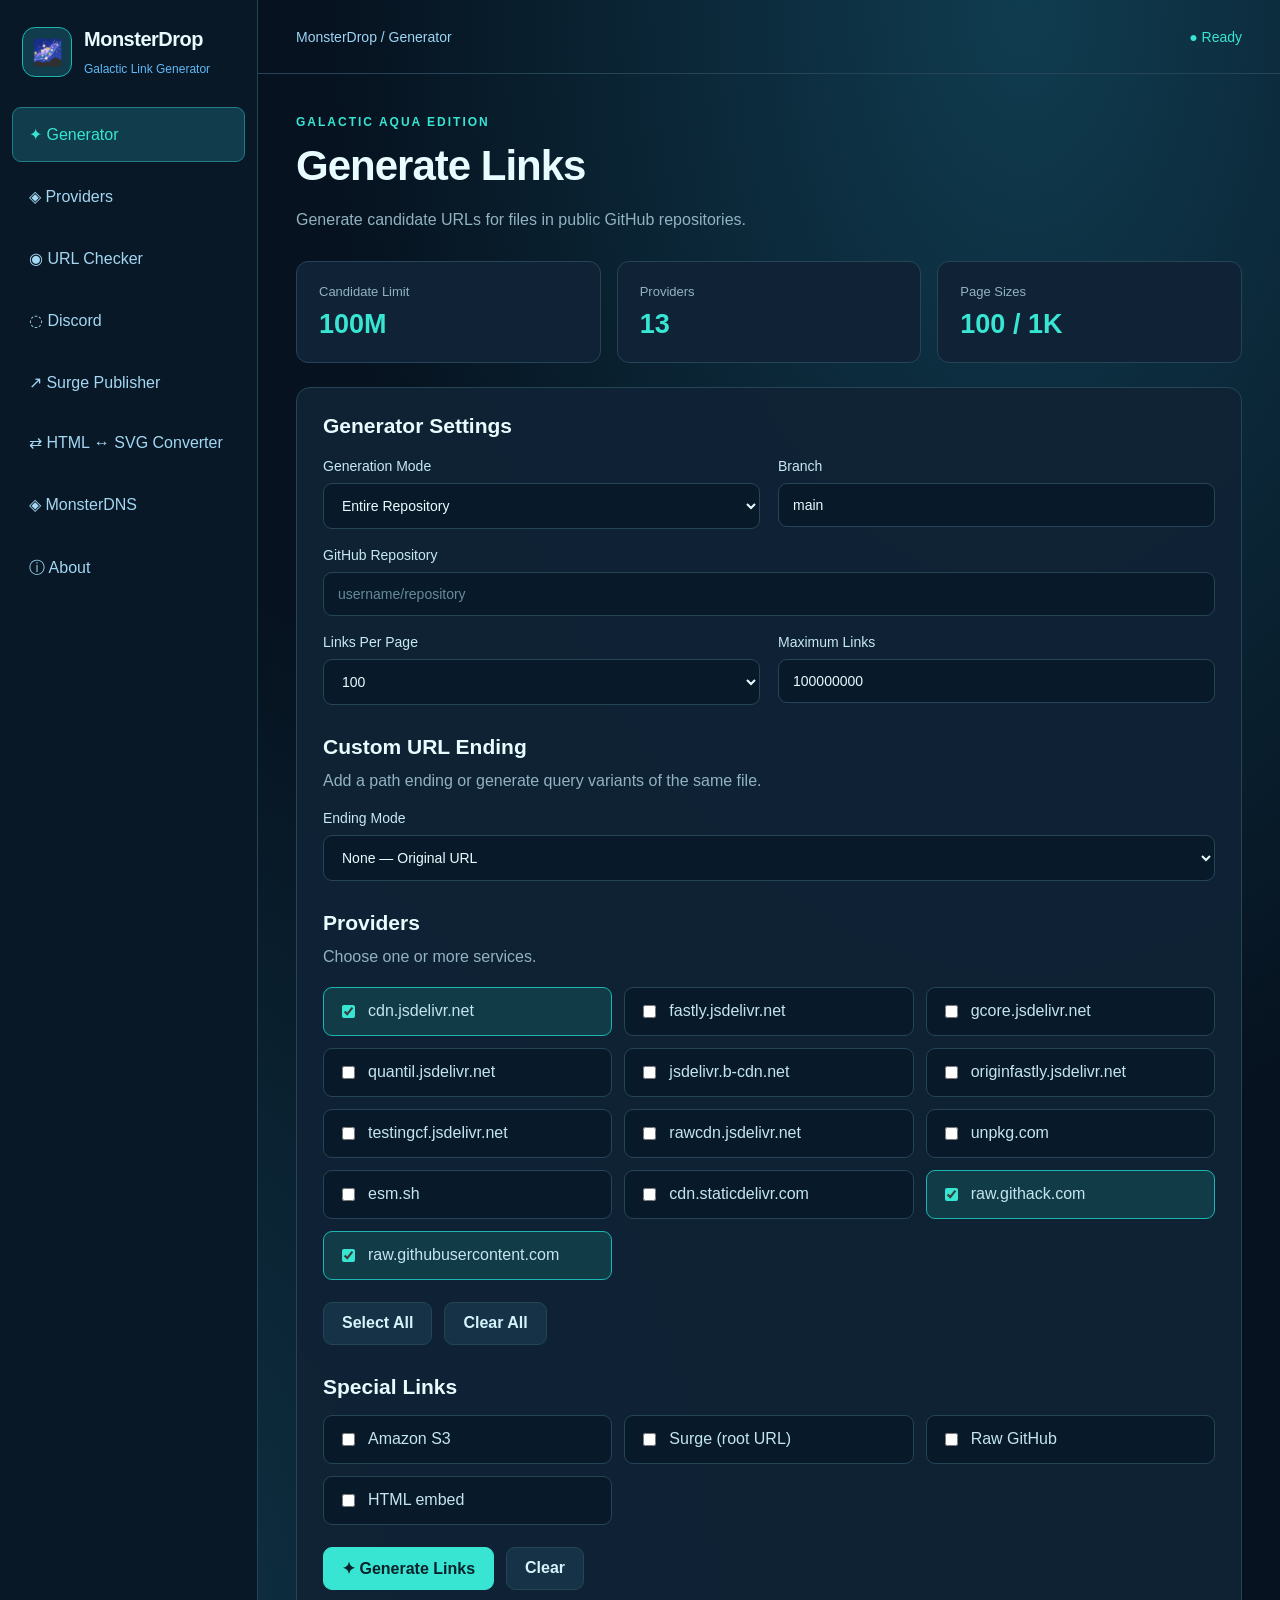
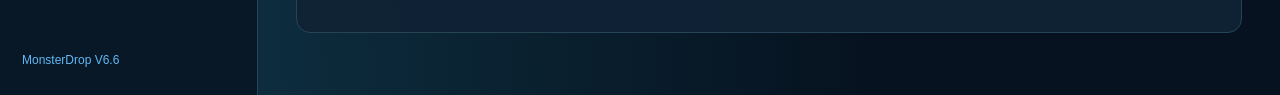
==== index.html @ 57ddb393 "Add adjustable per-provider Discord send controls" ====
<!DOCTYPE html>
<html lang="en">
<head>
<meta charset="UTF-8">
<meta name="viewport" content="width=device-width, initial-scale=1">
<meta name="theme-color" content="#081824">
<title>Clever</title>
<link rel="icon" type="image/png" href="[data-uri]">
<link rel="stylesheet" href="./style.css?v=65">
<script src="./app.js?v=71" defer></script>
<style>
.converter-nav {
  display:block;
  width:100%;
  min-height:55px;
  padding:15px 16px;
  border:1px solid transparent;
  border-radius:9px;
  color:#a3d7f2;
  background:transparent;
  text-decoration:none;
  font-size:16px;
}
.converter-nav:hover {
  background:#102d3c;
}
.discord-frame {
  display:block;
  width:100%;
  height:78vh;
  min-height:600px;
  border:0;
  border-radius:12px;
  background:#081824;
}
</style>
</head>
<body>
<div class="app">
<aside class="sidebar">
  <div class="brand">
    <div class="brand-icon">🌌</div>
    <div>
      <h2>MonsterDrop</h2>
      <small>Galactic Link Generator</small>
    </div>
  </div>

  <nav>
    <button class="nav active" data-view="generator">✦ Generator</button>
    <button class="nav" data-view="presets">◈ Providers</button>
    <button class="nav" data-view="checker">◉ URL Checker</button>
    <button class="nav" data-view="discord">◌ Discord</button>
    <button class="nav" data-view="publisher">↗ Surge Publisher</button>
    <a class="converter-nav" href="./s3.html">⇄ HTML ↔ SVG Converter</a>
    <a class="converter-nav" href="./freedns-batch.html">◈ MonsterDNS</a>
    <button class="nav" data-view="about">ⓘ About</button>
  </nav>

  <div class="sidebar-bottom">MonsterDrop V6.6</div>
</aside>

<main class="main">
<header class="topbar">
  <span id="pageTitle">MonsterDrop / Generator</span>
  <span class="status">● Ready</span>
</header>

<div class="content">
<section id="generatorView">
  <div class="heading">
    <span class="eyebrow">GALACTIC AQUA EDITION</span>
    <h1>Generate Links</h1>
    <p>Generate candidate URLs for files in public GitHub repositories.</p>
  </div>

  <div class="stats">
    <div class="stat"><span>Candidate Limit</span><strong>100M</strong></div>
    <div class="stat"><span>Providers</span><strong>13</strong></div>
    <div class="stat"><span>Page Sizes</span><strong>100 / 1K</strong></div>
  </div>

  <form id="generatorForm" class="panel">
    <h2>Generator Settings</h2>

    <div class="form-grid">
      <label>Generation Mode
        <select id="mode">
          <option value="repository">Entire Repository</option>
          <option value="file">Single File</option>
        </select>
      </label>

      <label id="branchField">Branch
        <input id="branch" value="main" required>
      </label>

      <label id="repoField" class="full">GitHub Repository
        <input id="repo" placeholder="username/repository" required>
      </label>

      <label id="fileField" class="full" hidden>File Path
        <input id="file" placeholder="folder/index.html">
      </label>

      <label>Links Per Page
        <select id="pageSize">
          <option value="100">100</option>
          <option value="1000">1,000</option>
        </select>
      </label>

      <label>Maximum Links
        <input id="limit" type="number" min="1"
          max="100000000" value="100000000">
      </label>
    </div>

    <div class="provider-heading">
      <h2>Custom URL Ending</h2>
      <p class="muted">Add a path ending or generate query variants of the same file.</p>
    </div>

    <div class="form-grid">
      <label class="full">Ending Mode
        <select id="endingMode">
          <option value="none">None — Original URL</option>
          <option value="custom">Custom Ending</option>
          <option value="sequential">Sequential Numbers</option>
          <option value="random">Random Numbers</option>
          <option value="query">Query Parameters (Batch)</option>
          <option value="randomQuery">Random Query Parameters</option>
          <option value="bareQuery">Bare Query Numbers (?1, ?2, …)</option>
        </select>
      </label>

      <label id="queryTemplateField" class="full" hidden>
        Query Template
        <input id="queryTemplate" maxlength="1000"
          value="submission_id=2889997&amp;module_item_id=906893735386{n}&amp;user_id=339963867&amp;download=1">
        <small class="muted">Put {n} in a value to number the URLs. Each URL points to the same file.</small>
      </label>

      <label id="randomQueryTemplateField" class="full" hidden>
        Random Query Template
        <input id="randomQueryTemplate" maxlength="1000"
          value="submission_id={rand:7}&amp;module_item_id={rand:12}&amp;user_id={rand:9}&amp;download={rand:1}">
        <small class="muted">Use {rand:8} for eight random digits. Mix names, lengths, and fixed text, such as ref=id-{rand:6}&amp;download=1.</small>
      </label>

      <label id="queryShuffleField" class="provider-option" hidden>
        <input id="queryShuffle" type="checkbox" checked>
        Shuffle parameter order for each link
      </label>

      <label id="queryCountField" hidden>
        Variants Per File and Provider
        <input id="queryCount" type="number" min="1" max="100000000" value="100">
      </label>

      <label id="customEndingField" class="full" hidden>
        Custom Ending
        <input id="customEnding" value="123456">
      </label>

      <label id="startNumberField" hidden>
        Starting Number
        <input id="startNumber" type="number" min="0" value="1">
      </label>

      <label id="endingCountField" hidden>
        Endings Per File
        <input id="endingCount" type="number" min="1"
          max="100000000" value="10">
      </label>

      <label id="randomDigitsField" hidden>
        Random Digits
        <input id="randomDigits" type="number"
          min="1" max="12" value="6">
      </label>
    </div>

    <div class="provider-heading">
      <h2>Providers</h2>
      <p class="muted">Choose one or more services.</p>
    </div>

    <div id="providerGrid" class="provider-grid"></div>

    <div class="selection-actions">
      <button id="selectAll" type="button" class="secondary">Select All</button>
      <button id="clearProviders" type="button" class="secondary">Clear All</button>
    </div>

    <div class="provider-heading"><h2>Special Links</h2></div>
    <div id="specialGrid" class="provider-grid"></div>

    <div id="extraFields" class="form-grid extras" hidden>
      <label id="npmField" class="full" hidden>
        npm Package and Version
        <input id="npmPackage" placeholder="react@18.2.0">
      </label>

      <label id="s3Field" class="full" hidden>
        Public Amazon S3 Bucket
        <input id="s3Bucket" placeholder="my-public-bucket">
      </label>

      <label id="s3StyleField" class="full" hidden>S3 URL Format
        <select id="s3Style">
          <option value="virtual">Bucket subdomain</option>
          <option value="path">Path style (s3.amazonaws.com/bucket)</option>
        </select>
      </label>

      <label id="surgeField" class="full" hidden>
        Surge Domain
        <input id="surgeDomain" placeholder="example.surge.sh">
      </label>
    </div>

    <div class="actions">
      <button id="generate" class="primary" type="submit">✦ Generate Links</button>
      <button id="clear" class="secondary" type="button">Clear</button>
    </div>

    <div id="formError" class="error" role="alert" hidden></div>
    <p id="scanStatus" class="muted" role="status"></p>
  </form>

  <section id="results" class="panel" hidden>
    <div class="results-header">
      <div>
        <h2>Generated Links</h2>
        <p id="resultsSummary" class="muted"></p>
      </div>
      <div class="selection-actions">
        <button id="copyPage" class="secondary" type="button">Copy Page</button>
        <button id="copyAll" class="secondary" type="button">Copy All Links</button>
      </div>
    </div>

    <p id="hostingNote" class="muted" hidden></p>
    <p id="copyAllStatus" class="muted" role="status"></p>
    <div class="panel">
      <h2>Send to Discord Bot</h2>
      <div class="form-grid">
        <label>Links per selected provider, up to
          <input id="discordPerProvider" type="number" min="1" max="100000000" value="1000">
        </label>
        <label>Discord helper code
          <input id="discordSenderCode" type="password" autocomplete="off"
            placeholder="Code printed by monsterdrop-discord.cjs">
        </label>
      </div>
      <p class="muted">
        Sends available results from every page, up to your quantity per provider.
        For 1,000 per provider, generate at least 1,000 variants and raise Maximum Links to cover all providers.
      </p>
      <p class="muted">
        Destination channel: 1499944531016028342.
        The bot posts a summary and attaches monsterdrop-links.txt.
      </p>
      <button id="sendDiscord" type="button" class="primary">Send to Discord Bot</button>
      <p id="discordSendStatus" class="muted" role="status"></p>
    </div>

    <div id="linkList" class="link-list"></div>

    <div class="pagination">
      <button id="prev" class="secondary" type="button">Previous</button>
      <span id="pageLabel">Page 1</span>
      <button id="next" class="secondary" type="button">Next</button>
    </div>
  </section>
</section>

<section id="presetsView" hidden>
  <div class="heading">
    <span class="eyebrow">LINK SERVICES</span>
    <h1>Providers</h1>
    <p>Choose a provider for the generator.</p>
  </div>
  <div id="presetCards" class="preset-grid"></div>
</section>

<section id="checkerView" hidden>
  <div class="heading">
    <span class="eyebrow">URL DIAGNOSTICS</span>
    <h1>URL Checker</h1>
    <p>Choose content filters to check, or run browser connectivity checks below.</p>
  </div>

  <div class="panel">
    <h2>Blocker Checker</h2>

    <p class="muted">
      Choose Lightspeed, FortiGuard, GoGuardian, Linewize, Blocksi,
      Blocksi AI, Senso, LanSchool, or Cisco Talos inside the checker below.
      Only selected filters are checked.
    </p>

    <p class="muted">
      Start start-filter-checker.cjs on this computer first.
      Results follow smartfoloo's category rules, not your school's custom policy.
      Unavailable lookup services may return errors.
    </p>

    <div class="actions">
      <button id="loadFilterChecker" type="button" class="primary">
        Open blocker checker
      </button>

      <a class="secondary" href="http://127.0.0.1:43128/"
        target="_blank" rel="noopener noreferrer">
        Open in a separate tab
      </a>
    </div>

    <p id="filterCheckerStatus" class="muted" role="status"></p>

    <iframe id="filterCheckerFrame"
      title="smartfoloo content filter checker"
      style="width:100%;height:1000px;border:0;border-radius:12px;background:#fff"
      hidden></iframe>

    <p class="muted">
      If the panel stays blank, use the separate-tab link.
      Allow local-device access if your browser asks.
      <a href="https://github.com/smartfoloo/filter-checker"
        target="_blank" rel="noopener noreferrer">
        Checker source by smartfoloo
      </a>
    </p>
  </div>

  <div class="panel">
    <h2>Browser Connectivity Check</h2>

    <p class="muted">
      Enter one URL per line, up to 100 URLs.
      This tool does not determine school filtering classifications.
    </p>

    <label class="full">URLs to Check
      <textarea id="checkerInput" rows="9"
        placeholder="https://example.com&#10;https://github.com"></textarea>
    </label>

    <div class="actions">
      <button id="checkUrls" type="button" class="primary">◉ Check URLs</button>
      <button id="clearChecker" type="button" class="secondary">Clear</button>
    </div>

    <p id="checkerStatus" class="muted" role="status"></p>
  </div>

  <section id="checkerResults" class="panel" hidden>
    <div class="results-header">
      <div>
        <h2>Check Results</h2>
        <p id="checkerSummary" class="muted"></p>
      </div>
      <button id="copyCheckerResults"
        class="secondary" type="button">Copy Results</button>
    </div>
    <div id="checkerList" class="link-list"></div>
  </section>

  <div class="panel">
    <h2>Understanding Results</h2>
    <p class="muted">
      Reachable means the browser received a successful HTTP response.
      HTTP Error means an error status was received.
      Inconclusive means browser restrictions, networking, or timeout
      prevented a reliable result.
    </p>
  </div>
</section>

<section id="discordView" hidden>
  <div class="heading">
    <span class="eyebrow">COMMUNITY</span>
    <h1>Discord</h1>
    <p>Select a server, then browse its available channels.</p>
  </div>

  <div class="panel">
    <label>Selected Server
      <select id="discordServer">
        <option value="https://e.widgetbot.io/channels/1468487779456389163/1500350433216954429">
          Server 1 — Hw Helpers
        </option>
        <option value="https://e.widgetbot.io/channels/1502282082335068160/1502282892372606987">
          Server 2 — Temp unavailable
        </option>
        <option value="https://e.widgetbot.io/channels/1548495219001925655/1548715605656338432">
          Server 3 —Yut
        </option>
        <option value="https://e.widgetbot.io/channels/1505701343002886256/1551444649028096102">
          Server 4 — Linklet-Hub
        </option>
        <option value="https://e.widgetbot.io/channels/1478613147462926459/1478634852822810664">
          Server 5 — Temp anavilable unavailable
        </option>
      </select>
    </label>

    <p class="muted">
      Use the channel list inside the widget to switch channels.
      Only channels enabled for WidgetBot are available.
    </p>

    <iframe id="discordFrame" class="discord-frame"
      title="Discord server channels via WidgetBot"
      allow="clipboard-write; fullscreen" allowfullscreen></iframe>
  </div>
</section>

<section id="publisherView" hidden>
  <div class="heading">
    <span class="eyebrow">PUBLISH</span>
    <h1>Surge Publisher</h1>
    <p>Publish your chosen GitHub file at new Surge root URLs.</p>
  </div>

  <div class="panel">
    <label>Helper code
      <input id="helperCode" type="password" autocomplete="off"
        placeholder="Copy the helper code from PowerShell">
    </label>

    <div class="actions">
      <button id="connectHelper" class="secondary" type="button">
        Connect helper
      </button>
    </div>

    <p id="helperStatus" role="status" class="muted">
      Start the helper on this computer first.
      Use the code it prints, not your Surge password.
    </p>
  </div>

  <form id="publishForm" class="panel">
    <div class="form-grid">
      <label class="full">Repository
        <input id="publishRepo"
          placeholder="sirhelp1234/Nocturn" required>
      </label>

      <label>Branch
        <input id="publishBranch" value="main" required>
      </label>

      <label>File path
        <input id="publishFile"
          placeholder="Nocturne.html" required>
      </label>

      <label>Number of links
        <input id="publishCount" type="number"
          min="1" max="1000" value="1" required>
      </label>
    </div>

    <p class="muted">
      Creates public deployments. HTML and SVG files from public
      repositories are supported; sites requiring a build must be built first.
    </p>

    <div class="actions">
      <button id="publishSites" class="primary"
        type="submit" disabled>Publish sites</button>
    </div>

    <p id="publishStatus" role="status" class="muted"></p>
    <div id="publishResults" class="link-list"></div>

    <label>HTTP-checked links
      <textarea id="publishedLinks" rows="5" readonly></textarea>
    </label>

    <button id="copyPublished" type="button" class="secondary">
      Copy checked links
    </button>
  </form>
</section>

<section id="aboutView" hidden>
  <div class="heading">
    <span class="eyebrow">ABOUT</span>
    <h1>MonsterDrop</h1>
  </div>

  <div class="panel">
    <h2>Galactic Aqua Link Generator</h2>
    <p>MonsterDrop generates candidate links for public GitHub files.</p>
    <p>The URL Checker provides browser-based connectivity diagnostics.</p>
    <p>The HTML ↔ SVG Converter transforms markup locally in your browser.</p>
    <p>Generated links are not guaranteed to work.</p>
  </div>
</section>
</div>
</main>
</div>

<script>
window.addEventListener("DOMContentLoaded", () => {
  document.getElementById("loadFilterChecker").addEventListener("click", () => {
    const frame = document.getElementById("filterCheckerFrame");
    frame.hidden = false;
    frame.src = "http://127.0.0.1:43128/";

    document.getElementById("filterCheckerStatus").textContent =
      "Local checker requested. Choose filters and paste domains in the panel below. " +
      "If it stays blank, start the launcher or use the separate-tab link.";
  });

  const originalSetView = setView;
  const discordView = document.getElementById("discordView");
  const publisherView = document.getElementById("publisherView");
  const discordFrame = document.getElementById("discordFrame");
  const discordServer = document.getElementById("discordServer");

  function loadDiscord() {
    if (
      discordFrame.getAttribute("src") !==
      discordServer.value
    ) {
      discordFrame.src = discordServer.value;
    }
  }

  setView = function (name) {
    discordView.hidden = name !== "discord";
    publisherView.hidden = name !== "publisher";

    if (name !== "discord" && name !== "publisher") {
      originalSetView(name);
      return;
    }

    for (const view of [
      "generator",
      "presets",
      "checker",
      "about"
    ]) {
      document.getElementById(view + "View").hidden = true;
    }

    document.querySelectorAll(".nav").forEach(button => {
      button.classList.toggle(
        "active",
        button.dataset.view === name
      );
    });

    document.getElementById("pageTitle").textContent =
      "MonsterDrop / " +
      (name === "discord" ? "Discord" : "Surge Publisher");

    if (name === "discord") {
      loadDiscord();
    }

    if (name === "publisher") {
      if (!document.getElementById("publishRepo").value) {
        document.getElementById("publishRepo").value =
          document.getElementById("repo").value;
      }

      if (!document.getElementById("publishFile").value) {
        document.getElementById("publishFile").value =
          document.getElementById("file").value;
      }
    }
  };

  function openLinkedView() {
    const view = window.location.hash.slice(1);
    const views = ["generator", "presets", "checker", "discord", "publisher", "about"];
    if (views.includes(view)) setView(view);
  }

  window.addEventListener("hashchange", openLinkedView);
  openLinkedView();

  discordServer.addEventListener("change", loadDiscord);

  const helperURL = "http://127.0.0.1:43127";
  const el = id => document.getElementById(id);

  let helperToken = "";
  let pollTimer;
  let activeJobId = "";
  let connecting = false;

  async function helperRequest(route, data) {
    const response = await fetch(helperURL + route, {
      method: data ? "POST" : "GET",
      credentials: "omit",
      headers: {
        "X-MonsterDrop-Token": helperToken,
        ...(data
          ? { "Content-Type": "application/json" }
          : {})
      },
      ...(data
        ? { body: JSON.stringify(data) }
        : {}),
      signal: AbortSignal.timeout(20000)
    });

    const result = await response.json();

    if (!response.ok) {
      throw new Error(
        result.error || "Helper request failed."
      );
    }

    return result;
  }

  function showJob(job) {
    if (!job) return;

    activeJobId = job.id;

    const running = job.state === "running";

    el("publishSites").disabled =
      running || !helperToken;

    el("connectHelper").disabled = running;

    el("publishStatus").textContent =
      (running ? "Publishing" : "Batch " + job.state) +
      ": " + job.results.length + " of " + job.count +
      (job.error ? ". " + job.error : "") +
      (
        running
          ? ". Keep PowerShell open."
          : ". HTTP checks do not test every app feature."
      );

    const rows = job.results.map(item => {
      const row = document.createElement("div");
      row.className = "link-item";

      const info = document.createElement("div");
      info.className = "link-info";

      const label = document.createElement("small");
      label.textContent =
        item.status +
        (item.error ? " — " + item.error : "");

      info.append(label);

      if (item.status !== "Failed") {
        const link = document.createElement("a");
        link.href = item.url;
        link.textContent = item.url;
        link.target = "_blank";
        link.rel = "noopener noreferrer";
        info.append(link);
      }

      row.append(info);
      return row;
    });

    el("publishResults").replaceChildren(...rows);

    el("publishedLinks").value = job.results
      .filter(item =>
        item.status === "Published and HTTP-checked"
      )
      .map(item => item.url)
      .join("\n");

    clearTimeout(pollTimer);

    if (running) {
      pollTimer = setTimeout(pollJob, 2000);
    }
  }

  async function pollJob() {
    try {
      const result = await helperRequest("/job");

      if (
        !result.job ||
        result.job.id !== activeJobId
      ) {
        throw new Error(
          "The helper restarted. Reconnect to check its current state."
        );
      }

      showJob(result.job);
    } catch (error) {
      el("helperStatus").textContent =
        "Connection lost: " + error.message +
        " Publishing may still be running. " +
        "Reconnect before starting another batch.";

      el("publishSites").disabled = true;
      el("connectHelper").disabled = false;
    }
  }

  el("connectHelper").addEventListener("click", async () => {
    if (connecting) return;

    clearTimeout(pollTimer);

    helperToken = el("helperCode").value.trim();

    if (!helperToken) {
      el("helperStatus").textContent =
        "Paste the helper code from PowerShell.";
      return;
    }

    connecting = true;

    el("connectHelper").disabled = true;
    el("publishSites").disabled = true;

    el("helperStatus").textContent =
      "Connecting… Allow local-device access if your browser asks.";

    try {
      const result = await helperRequest("/health");

      el("helperStatus").textContent =
        "Helper connected. Your Surge login stays on this computer.";

      el("publishSites").disabled = false;
      el("connectHelper").disabled = false;

      if (result.job) {
        showJob(result.job);
      }
    } catch (error) {
      helperToken = "";

      el("helperStatus").textContent =
        "Could not connect: " + error.message +
        " Start the updated helper, check its code, " +
        "and allow local-device access. " +
        "Open MonsterDrop directly on GitHub Pages " +
        "if an embedded view blocks it.";

      el("connectHelper").disabled = false;
    } finally {
      connecting = false;
    }
  });

  el("publishForm").addEventListener("submit", async event => {
    event.preventDefault();

    if (
      !helperToken ||
      el("publishSites").disabled
    ) {
      return;
    }

    el("publishSites").disabled = true;
    el("connectHelper").disabled = true;
    el("publishStatus").textContent = "Starting batch…";

    try {
      const result = await helperRequest("/publish", {
        repo: el("publishRepo").value.trim(),
        branch: el("publishBranch").value.trim(),
        file: el("publishFile").value.trim(),
        count: Number(el("publishCount").value)
      });

      showJob(result.job);
    } catch (error) {
      el("publishStatus").textContent =
        error.message +
        " Reconnect before retrying; " +
        "a batch might already have started.";

      el("connectHelper").disabled = false;
    }
  });

  el("copyPublished").addEventListener("click", async () => {
    try {
      await navigator.clipboard.writeText(
        el("publishedLinks").value
      );

      el("publishStatus").textContent =
        "Checked links copied.";
    } catch {
      el("publishStatus").textContent =
        "Select and copy the links from the text box.";
    }
  });
});
</script>
</body>
</html>
---- style.css ----
/* ==========================================
   MonsterDrop V6.4.1
   Galactic Aqua Theme
   ========================================== */

:root {
  --bg: #06121f;
  --sidebar: #091827;
  --panel: #102336;
  --input: #081a2a;
  --border: #254557;
  --text: #e8fcff;
  --muted: #91b2c1;
  --aqua: #38e4d2;
  --aqua-dark: #1bb6b0;
  --blue: #60b9f6;
  --danger: #ff9db1;
}

* {
  box-sizing: border-box;
}

html {
  min-height: 100%;
}

body {
  margin: 0;
  min-height: 100vh;
  color: var(--text);
  font-family: Arial, Helvetica, sans-serif;
  background:
    radial-gradient(
      ellipse at 80% 0%,
      #103c50 0%,
      transparent 48%
    ),
    radial-gradient(
      ellipse at 0% 100%,
      #10384b 0%,
      transparent 48%
    ),
    var(--bg);
}

button,
input,
select,
textarea {
  font: inherit;
}

button {
  cursor: pointer;
}

button:disabled {
  opacity: 0.5;
  cursor: not-allowed;
}

/* ==========================================
   Page Visibility
   ========================================== */

[hidden] {
  display: none !important;
}

#generatorView:not([hidden]),
#presetsView:not([hidden]),
#checkerView:not([hidden]),
#aboutView:not([hidden]) {
  display: block;
  width: 100%;
}

/* ==========================================
   Main Layout
   ========================================== */

.app {
  display: flex;
  min-height: 100vh;
}

.sidebar {
  width: 258px;
  min-width: 258px;
  min-height: 100vh;
  background: var(--sidebar);
  border-right: 1px solid var(--border);
  display: flex;
  flex-direction: column;
  padding: 22px 12px;
}

.brand {
  display: flex;
  align-items: center;
  gap: 12px;
  padding: 5px 10px 30px;
}

.brand-icon {
  width: 50px;
  height: 50px;
  display: grid;
  place-items: center;
  border: 1px solid var(--aqua-dark);
  border-radius: 13px;
  background: #103c4c;
  font-size: 25px;
}

.brand h2 {
  margin: 0 0 8px;
  font-size: 20px;
  letter-spacing: -0.5px;
}

.brand small {
  color: var(--blue);
  font-size: 12px;
}

.sidebar nav {
  display: flex;
  flex-direction: column;
  gap: 7px;
}

.nav {
  display: block;
  width: 100%;
  min-height: 55px;
  padding: 15px 16px;
  border: 1px solid transparent;
  border-radius: 9px;
  background: transparent;
  color: #a3d7f2;
  text-align: left;
  font-size: 16px;
}

.nav:hover {
  background: #102d3c;
}

.nav.active {
  color: var(--aqua);
  background: #103c4b;
  border-color: #217c85;
}

.sidebar-bottom {
  margin-top: auto;
  padding: 20px 10px 6px;
  color: var(--blue);
  font-size: 12px;
}

.main {
  flex: 1;
  min-width: 0;
}

.topbar {
  min-height: 74px;
  padding: 20px 38px;
  display: flex;
  justify-content: space-between;
  align-items: center;
  border-bottom: 1px solid var(--border);
  color: #9cd5f3;
  font-size: 14px;
}

.status {
  color: var(--aqua);
}

.content {
  width: 100%;
  max-width: 1350px;
  margin: 0 auto;
  padding: 38px;
}

/* ==========================================
   Headings and Cards
   ========================================== */

.heading {
  margin-bottom: 28px;
}

.eyebrow {
  color: var(--aqua);
  font-size: 12px;
  font-weight: 700;
  letter-spacing: 2px;
}

.heading h1 {
  margin: 12px 0;
  font-size: clamp(30px, 4vw, 42px);
  letter-spacing: -1px;
}

.heading p {
  max-width: 750px;
  color: var(--muted);
  line-height: 1.7;
}

.stats {
  display: grid;
  grid-template-columns: repeat(3, minmax(0, 1fr));
  gap: 16px;
  margin-bottom: 24px;
}

.stat {
  padding: 22px;
  border: 1px solid var(--border);
  border-radius: 12px;
  background: var(--panel);
}

.stat span {
  display: block;
  margin-bottom: 10px;
  color: var(--muted);
  font-size: 13px;
}

.stat strong {
  font-size: 27px;
  color: var(--aqua);
}

.panel {
  margin-bottom: 24px;
  padding: 26px;
  border: 1px solid var(--border);
  border-radius: 14px;
  background: rgba(16, 35, 54, 0.96);
}

.panel h2 {
  margin: 0 0 20px;
  font-size: 21px;
}

.panel p {
  line-height: 1.7;
}

.muted {
  color: var(--muted);
}

/* ==========================================
   Forms
   ========================================== */

.form-grid {
  display: grid;
  grid-template-columns: repeat(2, minmax(0, 1fr));
  gap: 18px;
}

.form-grid label,
.panel > label {
  display: flex;
  flex-direction: column;
  gap: 9px;
  color: #c6e9f2;
  font-size: 14px;
}

.form-grid .full,
label.full {
  grid-column: 1 / -1;
}

input:not([type="checkbox"]),
select,
textarea {
  width: 100%;
  min-width: 0;
  padding: 13px 14px;
  color: var(--text);
  background: var(--input);
  border: 1px solid var(--border);
  border-radius: 9px;
  outline: none;
}

input:focus,
select:focus,
textarea:focus {
  border-color: var(--aqua);
  box-shadow: 0 0 0 2px rgba(56, 228, 210, 0.12);
}

textarea {
  resize: vertical;
  min-height: 180px;
  line-height: 1.6;
}

input::placeholder,
textarea::placeholder {
  color: #668a9c;
}

.provider-heading {
  margin: 30px 0 16px;
}

.provider-heading h2 {
  margin: 0 0 8px;
}

.provider-heading p {
  margin: 0;
}

.provider-grid {
  display: grid;
  grid-template-columns: repeat(3, minmax(0, 1fr));
  gap: 12px;
}

.provider-option {
  display: flex;
  align-items: center;
  gap: 10px;
  min-width: 0;
  padding: 14px;
  border: 1px solid var(--border);
  border-radius: 9px;
  background: var(--input);
  color: #c4e5f0;
  cursor: pointer;
  overflow-wrap: anywhere;
}

.provider-option.selected {
  border-color: var(--aqua-dark);
  background: #103b47;
}

.provider-option input {
  flex-shrink: 0;
  accent-color: var(--aqua);
}

.selection-actions,
.actions {
  display: flex;
  flex-wrap: wrap;
  gap: 12px;
  margin-top: 22px;
}

.primary,
.secondary,
.link-item button {
  min-height: 43px;
  padding: 11px 18px;
  border-radius: 9px;
  font-weight: 600;
}

.primary {
  border: 1px solid var(--aqua);
  background: var(--aqua);
  color: #06232b;
}

.primary:hover:not(:disabled) {
  background: #74f2e4;
}

.secondary,
.link-item button {
  border: 1px solid var(--border);
  background: #153247;
  color: #d4f4fc;
}

.secondary:hover:not(:disabled),
.link-item button:hover:not(:disabled) {
  border-color: var(--aqua-dark);
}

.extras {
  margin-top: 24px;
}

.error {
  margin-top: 18px;
  padding: 14px;
  border: 1px solid #a64d64;
  border-radius: 8px;
  background: #402232;
  color: var(--danger);
}

/* ==========================================
   Results
   ========================================== */

.results-header {
  display: flex;
  align-items: center;
  justify-content: space-between;
  flex-wrap: wrap;
  gap: 15px;
  margin-bottom: 20px;
}

.results-header h2 {
  margin-bottom: 8px;
}

.results-header p {
  margin: 0;
}

.link-list {
  display: flex;
  flex-direction: column;
  gap: 10px;
}

.link-item {
  display: flex;
  align-items: center;
  justify-content: space-between;
  gap: 14px;
  min-width: 0;
  padding: 15px;
  border: 1px solid var(--border);
  border-radius: 9px;
  background: var(--input);
}

.link-info {
  display: flex;
  flex-direction: column;
  gap: 8px;
  min-width: 0;
  overflow-wrap: anywhere;
}

.link-info small {
  color: var(--muted);
}

.link-info a {
  color: var(--aqua);
  text-decoration: none;
  overflow-wrap: anywhere;
}

.link-info a:hover {
  text-decoration: underline;
}

.link-item button {
  flex-shrink: 0;
}

.pagination {
  display: flex;
  align-items: center;
  justify-content: center;
  flex-wrap: wrap;
  gap: 18px;
  margin-top: 24px;
}

/* ==========================================
   Provider Presets
   ========================================== */

.preset-grid {
  display: grid;
  grid-template-columns: repeat(3, minmax(0, 1fr));
  gap: 16px;
}

.preset-card {
  display: flex;
  flex-direction: column;
  align-items: flex-start;
  gap: 12px;
  padding: 22px;
  border: 1px solid var(--border);
  border-radius: 12px;
  background: var(--panel);
  color: var(--text);
  text-align: left;
}

.preset-card:hover {
  border-color: var(--aqua);
}

.preset-card strong {
  font-size: 16px;
}

.preset-card span {
  color: var(--muted);
  font-size: 13px;
}

/* ==========================================
   URL Checker
   ========================================== */

#checkerView {
  min-height: 400px;
}

#checkerView .panel {
  width: 100%;
}

#checkerInput {
  margin-top: 10px;
  min-height: 210px;
}

#checkerStatus {
  margin-top: 18px;
}

#checkerList .link-item {
  align-items: flex-start;
}

/* ==========================================
   Responsive Layout
   ========================================== */

@media (max-width: 1000px) {
  .provider-grid,
  .preset-grid {
    grid-template-columns: repeat(2, minmax(0, 1fr));
  }

  .content {
    padding: 28px;
  }
}

@media (max-width: 700px) {
  .app {
    flex-direction: column;
  }

  .sidebar {
    width: 100%;
    min-width: 0;
    min-height: auto;
    padding: 14px;
  }

  .brand {
    padding-bottom: 16px;
  }

  .sidebar nav {
    flex-direction: row;
    flex-wrap: wrap;
  }

  .nav {
    width: auto;
    flex: 1 1 130px;
    min-height: 45px;
    text-align: center;
    font-size: 14px;
  }

  .sidebar-bottom {
    display: none;
  }

  .topbar {
    min-height: 60px;
    padding: 16px;
  }

  .content {
    padding: 18px;
  }

  .stats {
    grid-template-columns: 1fr;
  }

  .form-grid,
  .provider-grid,
  .preset-grid {
    grid-template-columns: 1fr;
  }

  .panel {
    padding: 18px;
  }

  .link-item {
    align-items: flex-start;
    flex-direction: column;
  }
}
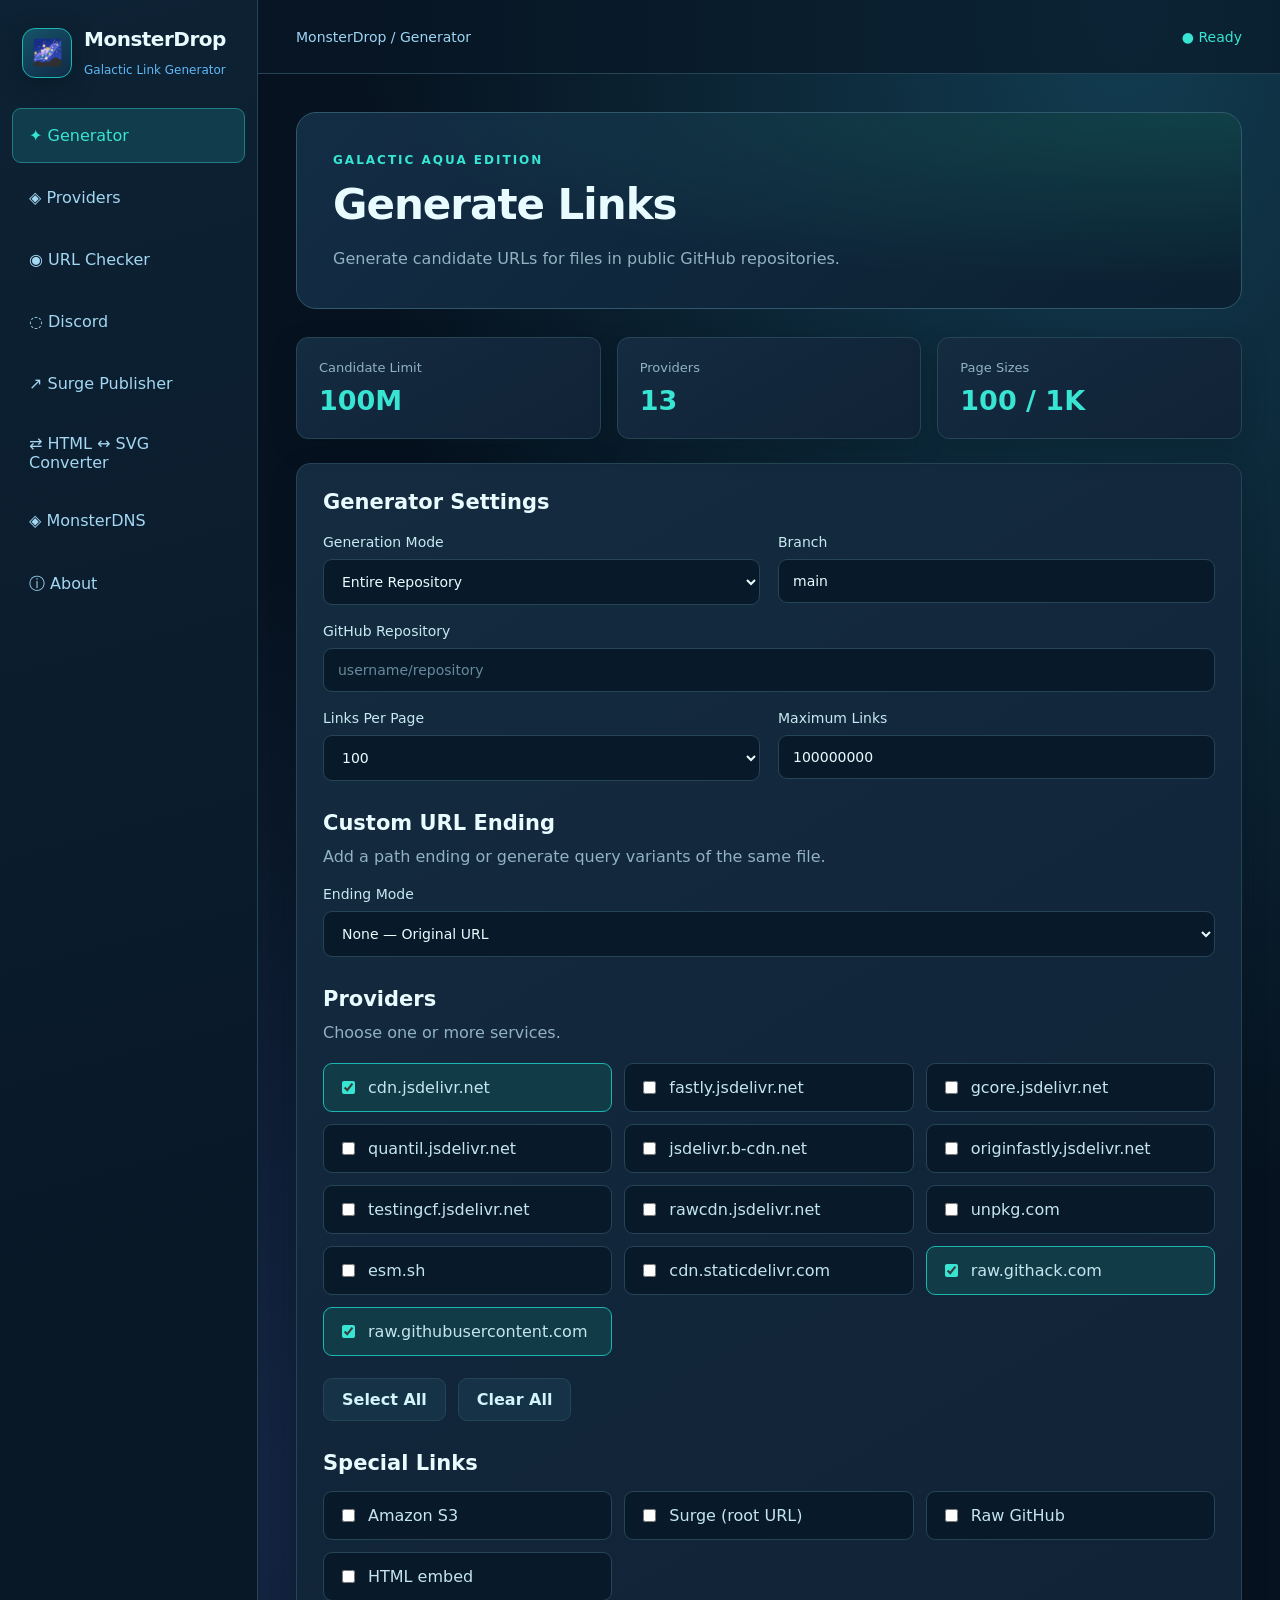
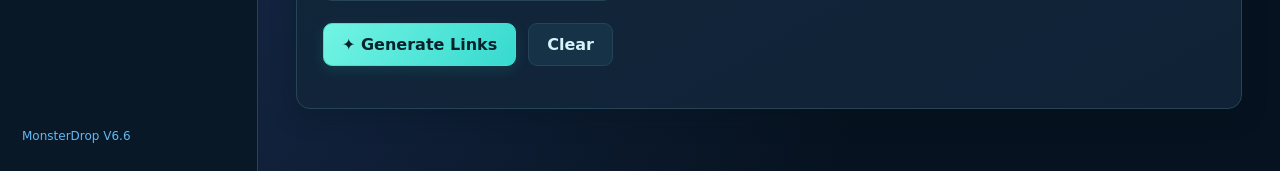
==== commit 85a309ed: "Refresh the MonsterDrop stylesheet" ====
--- a/index.html
+++ b/index.html
@@ -6,8 +6,9 @@
 <meta name="theme-color" content="#081824">
 <title>Clever</title>
 <link rel="icon" type="image/png" href="[data-uri]">
-<link rel="stylesheet" href="./style.css?v=65">
-<script src="./app.js?v=71" defer></script>
+<link rel="stylesheet" href="./style.css?v=66">
+<script src="./app.js?v=72" defer></script>
+<script src="./connection-settings.js?v=1" defer></script>
 <style>
 .converter-nav {
   display:block;
@@ -249,17 +250,27 @@
         <label>Links per selected provider, up to
           <input id="discordPerProvider" type="number" min="1" max="100000000" value="1000">
         </label>
-        <label>Discord helper code
+        <label>Bot server URL
+          <input id="discordServerURL" type="url" value="http://127.0.0.1:43130"
+            placeholder="https://your-service.onrender.com" autocomplete="off">
+        </label>
+        <label>Connection key
           <input id="discordSenderCode" type="password" autocomplete="off"
-            placeholder="Code printed by monsterdrop-discord.cjs">
+            placeholder="MONSTERDROP_SEND_KEY from Render, or local helper code">
         </label>
       </div>
+      <p class="muted">
+        To use Discord with PowerShell closed, <a href="https://render.com/deploy?repo=https://github.com/Linky1234/MonsterDrop" target="_blank" rel="noopener noreferrer">set up the online bot server</a>.
+        Enter your Discord bot token only in Render's DISCORD_BOT_TOKEN field.
+        After deployment, paste the service's HTTPS URL above and its MONSTERDROP_SEND_KEY as your connection key.
+        Keep the key private. Open MonsterDrop directly on GitHub Pages if the embedded page cannot connect.
+      </p>
       <p class="muted">
         Sends available results from every page, up to your quantity per provider.
         For 1,000 per provider, generate at least 1,000 variants and raise Maximum Links to cover all providers.
       </p>
       <p class="muted">
-        Destination channel: 1499944531016028342.
+        Destination channel: 1501072686921683034.
         The bot posts a summary and attaches monsterdrop-links.txt.
       </p>
       <button id="sendDiscord" type="button" class="primary">Send to Discord Bot</button>
@@ -302,17 +313,20 @@
     </p>
 
     <p class="muted">
-      Start start-filter-checker.cjs on this computer first.
-      Results follow smartfoloo's category rules, not your school's custom policy.
+      Deploy the checker once on Render using render-filter-checker.yaml, then enter its HTTPS address below.
+      Results use smartfoloo’s category rules and may differ from your school’s custom policy.
       Unavailable lookup services may return errors.
     </p>
 
+    <label>Checker server URL
+      <input id="filterCheckerURL" type="url" placeholder="https://monsterdrop-filter-checker.onrender.com">
+    </label>
     <div class="actions">
       <button id="loadFilterChecker" type="button" class="primary">
         Open blocker checker
       </button>
 
-      <a class="secondary" href="http://127.0.0.1:43128/"
+      <a id="filterCheckerLink" class="secondary" hidden
         target="_blank" rel="noopener noreferrer">
         Open in a separate tab
       </a>
@@ -327,7 +341,7 @@
 
     <p class="muted">
       If the panel stays blank, use the separate-tab link.
-      Allow local-device access if your browser asks.
+      The hosted checker can take a moment to start.
       <a href="https://github.com/smartfoloo/filter-checker"
         target="_blank" rel="noopener noreferrer">
         Checker source by smartfoloo
@@ -426,20 +440,27 @@
   </div>
 
   <div class="panel">
-    <label>Helper code
+    <label>Publisher server URL
+      <input id="publisherServerURL" type="url" value="http://127.0.0.1:43127"
+        placeholder="https://your-surge-publisher.onrender.com" autocomplete="off">
+    </label>
+    <label>Connection key
       <input id="helperCode" type="password" autocomplete="off"
-        placeholder="Copy the helper code from PowerShell">
+        placeholder="MONSTERDROP_SURGE_KEY from Render, or local helper code">
     </label>
 
     <div class="actions">
       <button id="connectHelper" class="secondary" type="button">
-        Connect helper
+        Connect publisher
       </button>
     </div>
 
     <p id="helperStatus" role="status" class="muted">
-      Start the helper on this computer first.
-      Use the code it prints, not your Surge password.
+      For online publishing, deploy render-surge.yaml as a separate Render Blueprint.
+      Set SURGE_TOKEN privately in Render. Paste that service's HTTPS URL above and
+      its MONSTERDROP_SURGE_KEY as the connection key. Keep this tab open during batches;
+      your computer's terminal can stay closed when using the online server.
+      For local publishing, use the localhost URL and the code printed by the helper.
     </p>
   </div>
 
@@ -468,6 +489,13 @@
     <p class="muted">
       Creates public deployments. HTML and SVG files from public
       repositories are supported; sites requiring a build must be built first.
+    </p>
+
+    <p class="muted">
+      When the batch ends, published links are automatically attached in Discord channel
+      1501072686921683034. Failed deployments are excluded; inconclusive HTTP checks
+      are listed separately. Set DISCORD_BOT_TOKEN privately in the Surge publisher's
+      Render environment to enable delivery.
     </p>
 
     <div class="actions">
@@ -508,14 +536,32 @@
 
 <script>
 window.addEventListener("DOMContentLoaded", () => {
+  const checkerURL = document.getElementById("filterCheckerURL");
+  const checkerStorage = "monsterdrop.filterCheckerURL";
+  try {
+    checkerURL.value = localStorage.getItem(checkerStorage) || "";
+  } catch {}
+
   document.getElementById("loadFilterChecker").addEventListener("click", () => {
+    const status = document.getElementById("filterCheckerStatus");
+    let url;
+    try {
+      url = new URL(checkerURL.value.trim());
+      if (url.protocol !== "https:" || url.username || url.password ||
+          url.pathname !== "/" || url.search || url.hash) throw new Error();
+    } catch {
+      status.textContent = "Enter the Render service’s HTTPS address without a path.";
+      return;
+    }
+
+    try { localStorage.setItem(checkerStorage, url.origin); } catch {}
     const frame = document.getElementById("filterCheckerFrame");
+    const link = document.getElementById("filterCheckerLink");
+    link.href = url.origin;
+    link.hidden = false;
+    if (frame.src !== url.href) frame.src = url.href;
     frame.hidden = false;
-    frame.src = "http://127.0.0.1:43128/";
-
-    document.getElementById("filterCheckerStatus").textContent =
-      "Local checker requested. Choose filters and paste domains in the panel below. " +
-      "If it stays blank, start the launcher or use the separate-tab link.";
+    status.textContent = "Opening the hosted checker. If the panel stays blank, open it in a separate tab.";
   });
 
   const originalSetView = setView;
@@ -590,7 +636,7 @@
 
   discordServer.addEventListener("change", loadDiscord);
 
-  const helperURL = "http://127.0.0.1:43127";
+  let helperURL = "";
   const el = id => document.getElementById(id);
 
   let helperToken = "";
@@ -611,10 +657,13 @@
       ...(data
         ? { body: JSON.stringify(data) }
         : {}),
-      signal: AbortSignal.timeout(20000)
+      signal: AbortSignal.timeout(120000)
     });
 
-    const result = await response.json();
+    let result;
+    try { result = await response.json(); } catch {
+      throw new Error("The publisher server is not ready. Wait for it to wake up, then reconnect.");
+    }
 
     if (!response.ok) {
       throw new Error(
@@ -636,16 +685,38 @@
       running || !helperToken;
 
     el("connectHelper").disabled = running;
+    el("publisherServerURL").disabled = running;
+    el("helperCode").disabled = running;
 
     el("publishStatus").textContent =
-      (running ? "Publishing" : "Batch " + job.state) +
+      (running ? (job.phase === "notifying" ? "Sending results to Discord" : "Publishing") : "Batch " + job.state) +
       ": " + job.results.length + " of " + job.count +
       (job.error ? ". " + job.error : "") +
       (
         running
-          ? ". Keep PowerShell open."
+          ? (helperURL.startsWith("https:") ? ". Keep this tab open to monitor progress." : ". Keep PowerShell open.")
           : ". HTTP checks do not test every app feature."
       );
+
+    if (job.discord) {
+      const messages = {
+        waiting: " Discord will receive published links when the batch ends.",
+        sending: " Sending the results to Discord…",
+        sent: " Published links sent to Discord.",
+        skipped: " No published links to send.",
+        failed: " Discord delivery failed: " + job.discord.error + " Published links remain available below."
+      };
+      el("publishStatus").textContent += messages[job.discord.state] || "";
+      if (job.discord.state === "sent" &&
+          /^https:\/\/discord\.com\/channels\/1468487779456389163\/1501072686921683034\/\d+$/.test(job.discord.messageURL || "")) {
+        const link = document.createElement("a");
+        link.href = job.discord.messageURL;
+        link.target = "_blank";
+        link.rel = "noopener noreferrer";
+        link.textContent = " Open Discord message";
+        el("publishStatus").append(link);
+      }
+    }
 
     const rows = job.results.map(item => {
       const row = document.createElement("div");
@@ -720,11 +791,22 @@
 
     clearTimeout(pollTimer);
 
+    try {
+      const url = new URL(el("publisherServerURL").value.trim());
+      if ((url.protocol !== "https:" && url.origin !== "http://127.0.0.1:43127") ||
+          url.username || url.password || url.pathname !== "/" || url.search || url.hash) {
+        throw new Error("Use the HTTPS publisher address without a path, or the local helper URL.");
+      }
+      helperURL = url.origin;
+    } catch (error) {
+      el("helperStatus").textContent = error.message;
+      return;
+    }
     helperToken = el("helperCode").value.trim();
 
     if (!helperToken) {
       el("helperStatus").textContent =
-        "Paste the helper code from PowerShell.";
+        "Paste MONSTERDROP_SURGE_KEY from Render, or the local helper code.";
       return;
     }
 
@@ -734,16 +816,20 @@
     el("publishSites").disabled = true;
 
     el("helperStatus").textContent =
-      "Connecting… Allow local-device access if your browser asks.";
+      "Connecting… A sleeping online server may take about a minute.";
 
     try {
       const result = await helperRequest("/health");
 
       el("helperStatus").textContent =
-        "Helper connected. Your Surge login stays on this computer.";
+        helperURL.startsWith("https:")
+          ? "Online publisher connected. PowerShell can stay closed."
+          : "Local helper connected. Keep PowerShell open.";
 
       el("publishSites").disabled = false;
       el("connectHelper").disabled = false;
+      el("publisherServerURL").disabled = false;
+      el("helperCode").disabled = false;
 
       if (result.job) {
         showJob(result.job);
@@ -753,8 +839,7 @@
 
       el("helperStatus").textContent =
         "Could not connect: " + error.message +
-        " Start the updated helper, check its code, " +
-        "and allow local-device access. " +
+        " Check the server URL, connection key, and Render deployment status. " +
         "Open MonsterDrop directly on GitHub Pages " +
         "if an embedded view blocks it.";
 
@@ -763,6 +848,14 @@
       connecting = false;
     }
   });
+
+  for (const id of ["publisherServerURL", "helperCode"]) {
+    el(id).addEventListener("input", () => {
+      helperToken = "";
+      el("publishSites").disabled = true;
+      el("helperStatus").textContent = "Connection settings changed. Click Connect publisher again.";
+    });
+  }
 
   el("publishForm").addEventListener("submit", async event => {
     event.preventDefault();
@@ -814,3 +907,4 @@
 </script>
 </body>
 </html>
+
--- a/style.css
+++ b/style.css
@@ -623,3 +623,93 @@
     flex-direction: column;
   }
 }
+
+/* Shared tool layout, including narrow Google Sites embeds. */
+body {
+  font-family: system-ui, -apple-system, "Segoe UI", sans-serif;
+  background:
+    radial-gradient(ellipse at 88% 0%, #123c50, transparent 48%),
+    radial-gradient(ellipse at 12% 85%, #152746, transparent 45%),
+    var(--bg);
+}
+
+.sidebar {
+  background: linear-gradient(165deg, #0d2234, var(--sidebar) 70%);
+}
+
+.brand-icon {
+  background: linear-gradient(145deg, #16536a, #102a46);
+  box-shadow: 0 6px 22px #04131e80;
+}
+
+.topbar {
+  background: #081827a8;
+}
+
+.heading {
+  padding: clamp(20px, 4vw, 36px);
+  border: 1px solid #31576c;
+  border-radius: 20px;
+  background:
+    radial-gradient(ellipse at 95% 0%, #17726760, transparent 62%),
+    linear-gradient(135deg, #132d45, #0b2031);
+}
+
+.heading h1 {
+  font-size: clamp(26px, 4vw, 42px);
+}
+
+.heading p:last-child {
+  margin-bottom: 0;
+}
+
+.panel, .stat, .preset-card {
+  background: linear-gradient(150deg, #142b40, #102236);
+  box-shadow: 0 8px 24px #03111b45;
+}
+
+.panel a:not(.primary):not(.secondary) {
+  color: #7eece0;
+}
+
+:where(a, button, input, select, textarea):focus-visible {
+  outline: 2px solid #8ff5eb;
+  outline-offset: 3px;
+}
+
+.primary {
+  background: linear-gradient(125deg, #72f4e3, #37d9cf);
+  box-shadow: 0 4px 14px #21cfb824;
+}
+
+@media (max-width: 700px) {
+  .sidebar nav {
+    display: grid;
+    grid-template-columns: repeat(2, minmax(0, 1fr));
+    gap: 6px;
+  }
+
+  .sidebar nav :is(.nav, .converter-nav) {
+    display: flex;
+    align-items: center;
+    justify-content: center;
+    min-width: 0;
+    min-height: 42px;
+    padding: 8px;
+    font-size: 13px;
+    text-align: center;
+  }
+
+  .stats {
+    grid-template-columns: repeat(3, minmax(0, 1fr));
+    gap: 8px;
+  }
+
+  .stat {
+    min-width: 0;
+    padding: 10px 8px;
+  }
+
+  .stat span { font-size: 11px; }
+  .stat strong { font-size: clamp(15px, 4vw, 22px); }
+}
